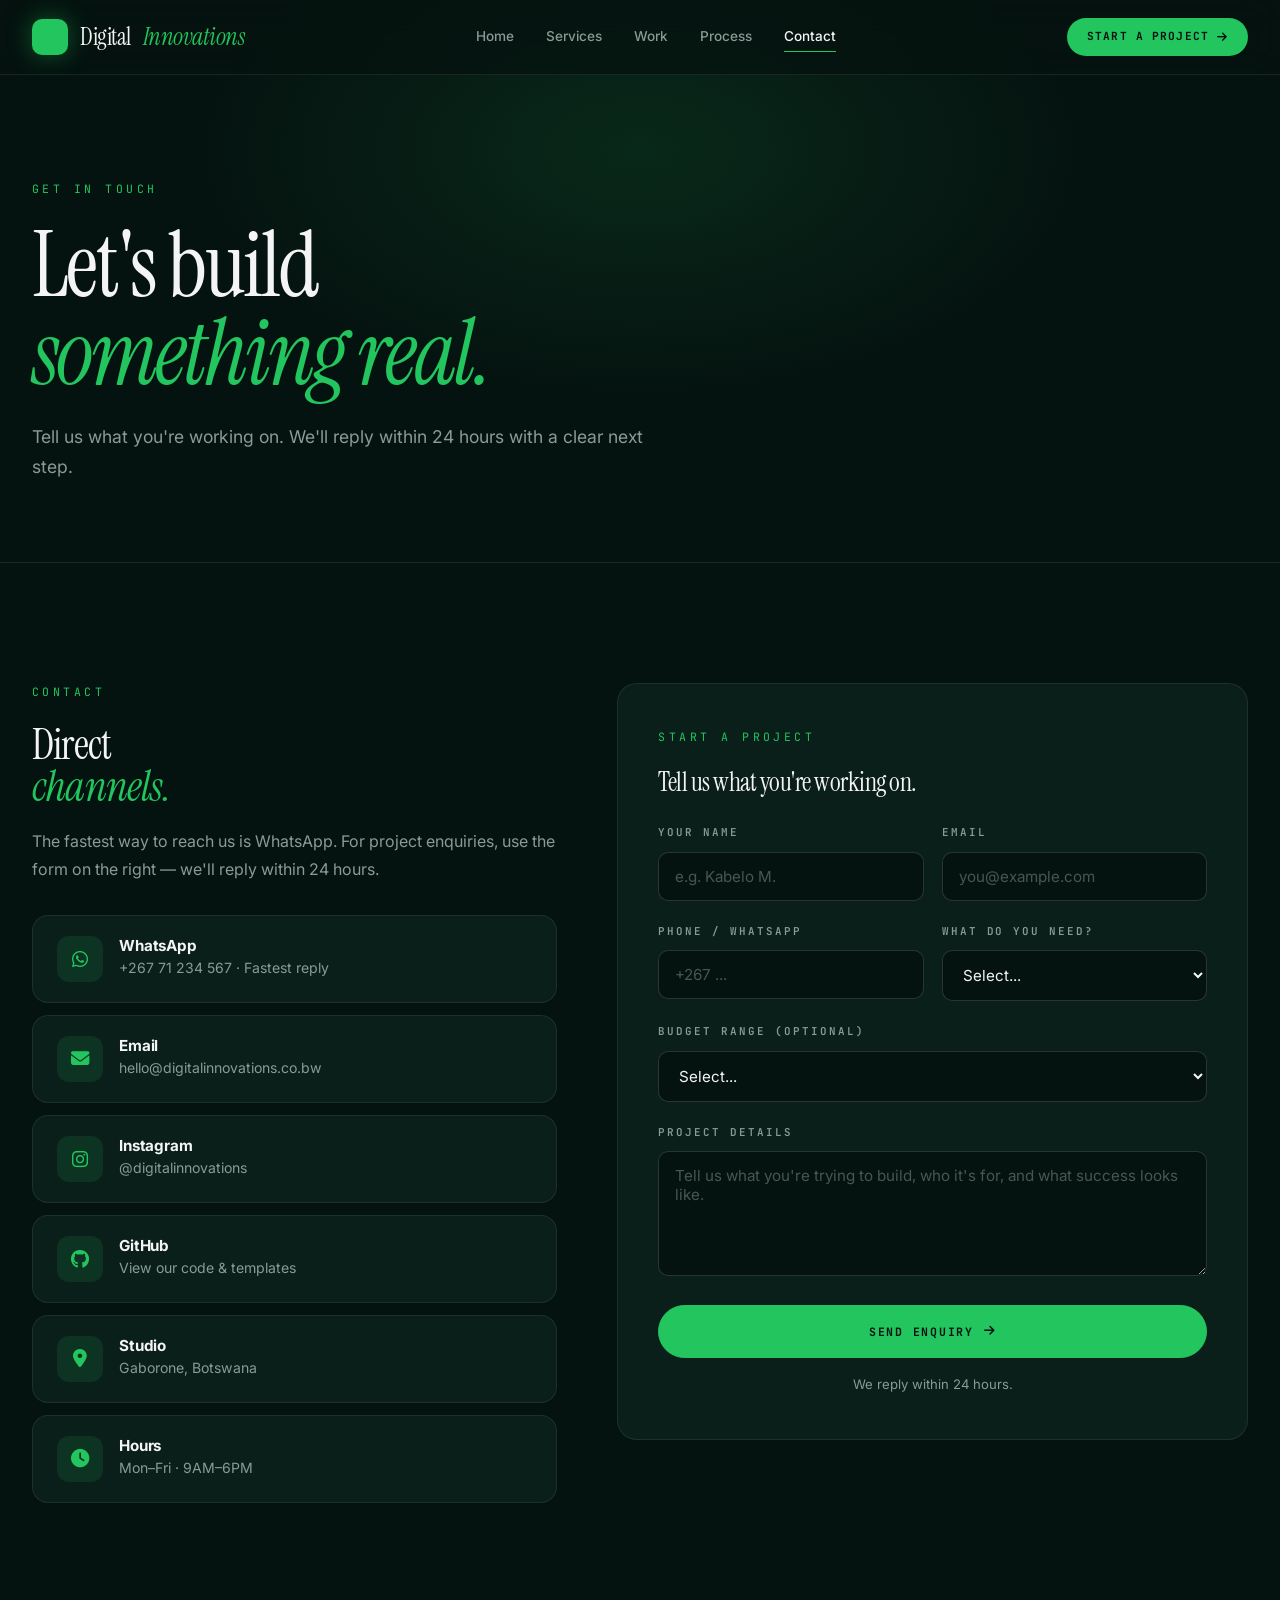
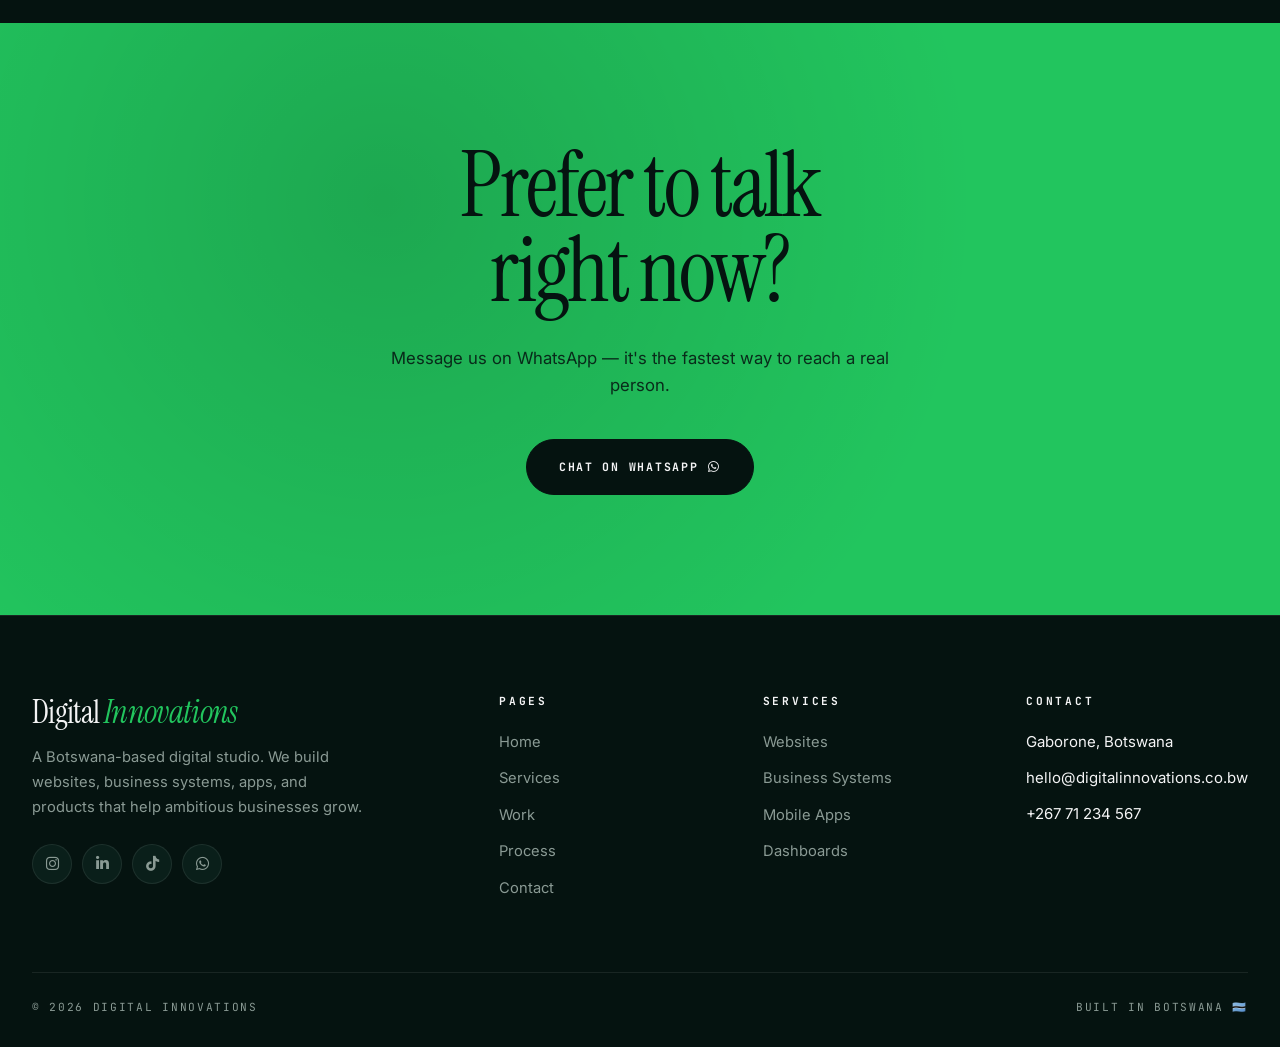
==== contact.html @ f7611a4d "Add contact.html for project inquiries and details This file contains the HTML structure for the con" ====
<!DOCTYPE html>
<html lang="en">
<head>
    <meta charset="UTF-8">
    <meta name="viewport" content="width=device-width, initial-scale=1.0">
    <title>Contact — Digital Innovations</title>
    <meta name="description" content="Start a project with Digital Innovations — websites, business systems, apps, and digital products.">
    <link rel="stylesheet" href="https://cdnjs.cloudflare.com/ajax/libs/font-awesome/6.4.0/css/all.min.css">
    <link href="https://fonts.googleapis.com/css2?family=Instrument+Serif:ital@0;1&family=Inter:wght@300;400;500;600;700;800&family=JetBrains+Mono:wght@400;500;700&display=swap" rel="stylesheet">
    <link rel="stylesheet" href="style.css">
</head>
<body>

    <header>
        <div class="container nav">
            <a href="index.html" class="logo"><span class="logo-mark">DI</span>Digital <span>Innovations</span></a>
            <nav class="nav-links">
                <a href="index.html">Home</a>
                <a href="services.html">Services</a>
                <a href="work.html">Work</a>
                <a href="process.html">Process</a>
                <a href="contact.html" class="active">Contact</a>
            </nav>
            <a href="contact.html" class="nav-cta">Start a Project <i class="fas fa-arrow-right"></i></a>
            <button class="menu-toggle" onclick="toggleMenu()"><i class="fas fa-bars"></i></button>
        </div>
    </header>

    <main>

        <section class="page-hero">
            <div class="container">
                <span class="section-label">Get in Touch</span>
                <h1>Let's build<br><em>something real.</em></h1>
                <p>Tell us what you're working on. We'll reply within 24 hours with a clear next step.</p>
            </div>
        </section>

        <section>
            <div class="container">
                <div class="contact-grid">

                    <div>
                        <span class="section-label">Contact</span>
                        <h2 style="font-family: var(--display); font-size: clamp(1.8rem, 3.5vw, 2.6rem); line-height: 1; margin-bottom: 20px;">Direct<br><em style="font-style: italic; color: var(--green);">channels.</em></h2>
                        <p style="color: var(--muted); font-size: 1rem; line-height: 1.7;">The fastest way to reach us is WhatsApp. For project enquiries, use the form on the right — we'll reply within 24 hours.</p>

                        <div class="contact-channels">
                            <a href="https://wa.me/26771234567" target="_blank" rel="noopener" class="contact-channel">
                                <div class="icon"><i class="fab fa-whatsapp"></i></div>
                                <div>
                                    <h4>WhatsApp</h4>
                                    <p>+267 71 234 567 · Fastest reply</p>
                                </div>
                            </a>
                            <a href="mailto:hello@digitalinnovations.co.bw" class="contact-channel">
                                <div class="icon"><i class="fas fa-envelope"></i></div>
                                <div>
                                    <h4>Email</h4>
                                    <p>hello@digitalinnovations.co.bw</p>
                                </div>
                            </a>
                            <a href="https://instagram.com" target="_blank" rel="noopener" class="contact-channel">
                                <div class="icon"><i class="fab fa-instagram"></i></div>
                                <div>
                                    <h4>Instagram</h4>
                                    <p>@digitalinnovations</p>
                                </div>
                            </a>
                            <a href="https://github.com" target="_blank" rel="noopener" class="contact-channel">
                                <div class="icon"><i class="fab fa-github"></i></div>
                                <div>
                                    <h4>GitHub</h4>
                                    <p>View our code & templates</p>
                                </div>
                            </a>
                            <div class="contact-channel">
                                <div class="icon"><i class="fas fa-map-marker-alt"></i></div>
                                <div>
                                    <h4>Studio</h4>
                                    <p>Gaborone, Botswana</p>
                                </div>
                            </div>
                            <div class="contact-channel">
                                <div class="icon"><i class="fas fa-clock"></i></div>
                                <div>
                                    <h4>Hours</h4>
                                    <p>Mon–Fri · 9AM–6PM</p>
                                </div>
                            </div>
                        </div>
                    </div>

                    <div class="form-container">
                        <span class="section-label">Start a Project</span>
                        <h3>Tell us what you're working on.</h3>
                        <form onsubmit="submitContact(event)">
                            <div class="form-row">
                                <div class="form-group">
                                    <label for="c-name">Your Name</label>
                                    <input type="text" id="c-name" required placeholder="e.g. Kabelo M.">
                                </div>
                                <div class="form-group">
                                    <label for="c-email">Email</label>
                                    <input type="email" id="c-email" required placeholder="you@example.com">
                                </div>
                            </div>
                            <div class="form-row">
                                <div class="form-group">
                                    <label for="c-phone">Phone / WhatsApp</label>
                                    <input type="tel" id="c-phone" placeholder="+267 ...">
                                </div>
                                <div class="form-group">
                                    <label for="c-service">What do you need?</label>
                                    <select id="c-service" required>
                                        <option value="">Select...</option>
                                        <option>Website</option>
                                        <option>Business System</option>
                                        <option>Mobile App</option>
                                        <option>Dashboard / Data</option>
                                        <option>Brand & Graphic Design</option>
                                        <option>Template Customisation</option>
                                        <option>Not sure yet</option>
                                    </select>
                                </div>
                            </div>
                            <div class="form-group">
                                <label for="c-budget">Budget Range (Optional)</label>
                                <select id="c-budget">
                                    <option value="">Select...</option>
                                    <option>Under P5,000</option>
                                    <option>P5,000 – P15,000</option>
                                    <option>P15,000 – P50,000</option>
                                    <option>P50,000+</option>
                                </select>
                            </div>
                            <div class="form-group">
                                <label for="c-message">Project Details</label>
                                <textarea id="c-message" rows="5" required placeholder="Tell us what you're trying to build, who it's for, and what success looks like."></textarea>
                            </div>
                            <button type="submit" class="btn" style="width: 100%; justify-content: center;">
                                Send Enquiry <i class="fas fa-arrow-right"></i>
                            </button>
                            <p style="text-align: center; margin-top: 16px; color: var(--muted); font-size: 0.82rem;">
                                We reply within 24 hours.
                            </p>
                        </form>
                    </div>

                </div>
            </div>
        </section>

        <section class="cta-banner">
            <div class="container">
                <h2>Prefer to talk<br>right now?</h2>
                <p>Message us on WhatsApp — it's the fastest way to reach a real person.</p>
                <a href="https://wa.me/26771234567" target="_blank" rel="noopener" class="btn">
                    Chat on WhatsApp <i class="fab fa-whatsapp"></i>
                </a>
            </div>
        </section>

    </main>

    <footer>
        <div class="container">
            <div class="footer-top">
                <div class="footer-brand">
                    <h3>Digital <span>Innovations</span></h3>
                    <p>A Botswana-based digital studio. We build websites, business systems, apps, and products that help ambitious businesses grow.</p>
                    <div class="footer-socials">
                        <a href="#"><i class="fab fa-instagram"></i></a>
                        <a href="#"><i class="fab fa-linkedin-in"></i></a>
                        <a href="#"><i class="fab fa-tiktok"></i></a>
                        <a href="#"><i class="fab fa-whatsapp"></i></a>
                    </div>
                </div>
                <div class="footer-col">
                    <h4>Pages</h4>
                    <ul>
                        <li><a href="index.html">Home</a></li>
                        <li><a href="services.html">Services</a></li>
                        <li><a href="work.html">Work</a></li>
                        <li><a href="process.html">Process</a></li>
                        <li><a href="contact.html">Contact</a></li>
                    </ul>
                </div>
                <div class="footer-col">
                    <h4>Services</h4>
                    <ul>
                        <li><a href="services.html">Websites</a></li>
                        <li><a href="services.html">Business Systems</a></li>
                        <li><a href="services.html">Mobile Apps</a></li>
                        <li><a href="services.html">Dashboards</a></li>
                    </ul>
                </div>
                <div class="footer-col">
                    <h4>Contact</h4>
                    <ul>
                        <li>Gaborone, Botswana</li>
                        <li>hello@digitalinnovations.co.bw</li>
                        <li>+267 71 234 567</li>
                    </ul>
                </div>
            </div>
            <div class="footer-bottom">
                <span>© 2026 Digital Innovations</span>
                <span>Built in Botswana 🇧🇼</span>
            </div>
        </div>
    </footer>

    <script src="main.js"></script>
</body>
</html>
---- style.css ----
/* ============================================
   DIGITAL INNOVATIONS
   Deep Forest · Electric Green · Cream
============================================ */
:root {
    --bg: #051310;
    --surface: #0A1F1A;
    --surface-2: #0F2A23;
    --green: #22C55E;
    --green-bright: #4ADE80;
    --green-deep: #15803D;
    --green-soft: rgba(34, 197, 94, 0.12);
    --text: #F4F4F5;
    --muted: #8A9A94;
    --border: rgba(244, 244, 245, 0.08);
    --border-bright: rgba(244, 244, 245, 0.15);
    --display: 'Instrument Serif', serif;
    --sans: 'Inter', sans-serif;
    --mono: 'JetBrains Mono', monospace;
    --transition: all 0.4s cubic-bezier(0.4, 0, 0.2, 1);
}

* { margin: 0; padding: 0; box-sizing: border-box; }

html { scroll-behavior: smooth; -webkit-font-smoothing: antialiased; }

body {
    font-family: var(--sans);
    background: var(--bg);
    color: var(--text);
    line-height: 1.6;
    overflow-x: hidden;
    font-size: 15px;
    min-height: 100vh;
    display: flex;
    flex-direction: column;
}

h1, h2, h3, h4 {
    font-family: var(--display);
    font-weight: 400;
    line-height: 1.02;
    letter-spacing: -0.02em;
}

a { text-decoration: none; color: inherit; transition: var(--transition); }
ul { list-style: none; }
img { max-width: 100%; display: block; }
button { font-family: inherit; cursor: pointer; border: none; background: none; color: inherit; }
main { flex: 1; }

.container { max-width: 1400px; margin: 0 auto; padding: 0 32px; width: 100%; }
.mono { font-family: var(--mono); letter-spacing: 0.05em; }

/* ============================================
   HEADER
============================================ */
header {
    position: fixed;
    top: 0; left: 0; right: 0;
    z-index: 1000;
    padding: 18px 0;
    background: rgba(5, 19, 16, 0.8);
    backdrop-filter: blur(20px);
    -webkit-backdrop-filter: blur(20px);
    border-bottom: 1px solid var(--border);
    transition: var(--transition);
}
header.scrolled { padding: 12px 0; }

.nav {
    display: flex;
    justify-content: space-between;
    align-items: center;
    gap: 32px;
}

.logo {
    display: flex;
    align-items: center;
    gap: 12px;
    font-family: var(--display);
    font-size: 1.5rem;
    letter-spacing: -0.02em;
}
.logo-mark {
    width: 36px;
    height: 36px;
    border-radius: 10px;
    background: var(--green);
    display: flex;
    align-items: center;
    justify-content: center;
    color: var(--bg);
    font-family: var(--sans);
    font-weight: 800;
    font-size: 0.95rem;
    letter-spacing: -0.06em;
    box-shadow: 0 0 24px rgba(34, 197, 94, 0.4);
}
.logo span { color: var(--green); font-style: italic; }

.nav-links {
    display: flex;
    gap: 32px;
    font-size: 0.85rem;
}
.nav-links a {
    color: var(--muted);
    position: relative;
    padding: 4px 0;
    font-weight: 500;
}
.nav-links a:hover, .nav-links a.active { color: var(--text); }
.nav-links a::after {
    content: '';
    position: absolute;
    left: 0; bottom: 0;
    width: 0; height: 1px;
    background: var(--green);
    transition: width 0.3s ease;
}
.nav-links a:hover::after, .nav-links a.active::after { width: 100%; }

.nav-cta {
    display: inline-flex;
    align-items: center;
    gap: 8px;
    padding: 10px 20px;
    background: var(--green);
    color: var(--bg);
    font-family: var(--mono);
    font-size: 0.7rem;
    font-weight: 700;
    letter-spacing: 0.1em;
    text-transform: uppercase;
    border-radius: 40px;
    transition: var(--transition);
}
.nav-cta:hover {
    background: var(--green-bright);
    transform: translateY(-2px);
    box-shadow: 0 10px 30px rgba(34, 197, 94, 0.3);
}
.nav-cta i { font-size: 0.7rem; }

.menu-toggle {
    display: none;
    width: 40px;
    height: 40px;
    align-items: center;
    justify-content: center;
    border-radius: 10px;
    color: var(--text);
    font-size: 1.1rem;
}

@media (max-width: 900px) {
    .nav-links {
        display: none;
        position: fixed;
        top: 72px; left: 0; right: 0;
        flex-direction: column;
        background: var(--surface);
        padding: 32px;
        gap: 22px;
        border-bottom: 1px solid var(--border);
    }
    .nav-links.open { display: flex; }
    .menu-toggle { display: flex; }
    .nav-cta { display: none; }
}

/* ============================================
   HERO
============================================ */
.hero {
    min-height: 100vh;
    padding: 160px 0 100px;
    position: relative;
    overflow: hidden;
    display: flex;
    align-items: center;
}
.hero::before {
    content: '';
    position: absolute;
    inset: 0;
    background:
        radial-gradient(circle at 15% 20%, rgba(34, 197, 94, 0.18), transparent 45%),
        radial-gradient(circle at 85% 80%, rgba(34, 197, 94, 0.1), transparent 50%);
    pointer-events: none;
}
.hero-inner { position: relative; z-index: 1; }

.hero-eyebrow {
    display: inline-flex;
    align-items: center;
    gap: 12px;
    font-family: var(--mono);
    font-size: 0.72rem;
    letter-spacing: 0.25em;
    text-transform: uppercase;
    color: var(--green);
    margin-bottom: 40px;
}
.hero-eyebrow::before {
    content: '';
    width: 40px; height: 1px;
    background: var(--green);
}

.hero h1 {
    font-size: clamp(3rem, 10vw, 9.5rem);
    line-height: 0.9;
    letter-spacing: -0.035em;
    margin-bottom: 32px;
}
.hero h1 em { font-style: italic; color: var(--green); }

.hero-sub {
    font-size: clamp(1rem, 1.6vw, 1.2rem);
    color: var(--muted);
    max-width: 620px;
    margin-bottom: 48px;
    line-height: 1.7;
}

.hero-actions { display: flex; gap: 16px; flex-wrap: wrap; }

.btn {
    display: inline-flex;
    align-items: center;
    gap: 10px;
    padding: 18px 32px;
    background: var(--green);
    color: var(--bg);
    font-family: var(--mono);
    font-size: 0.72rem;
    font-weight: 700;
    letter-spacing: 0.15em;
    text-transform: uppercase;
    border-radius: 40px;
    transition: var(--transition);
    border: 1px solid var(--green);
}
.btn:hover {
    background: var(--green-bright);
    transform: translateY(-3px);
    box-shadow: 0 15px 40px rgba(34, 197, 94, 0.3);
}
.btn i { font-size: 0.75rem; }

.btn-outline {
    background: transparent;
    color: var(--text);
    border: 1px solid var(--border-bright);
}
.btn-outline:hover {
    background: var(--text);
    color: var(--bg);
    border-color: var(--text);
    box-shadow: none;
}

.scroll-hint {
    position: absolute;
    bottom: 40px;
    left: 50%;
    transform: translateX(-50%);
    font-family: var(--mono);
    font-size: 0.65rem;
    letter-spacing: 0.3em;
    color: var(--muted);
    text-transform: uppercase;
    display: flex;
    flex-direction: column;
    align-items: center;
    gap: 12px;
}
.scroll-hint::after {
    content: '';
    width: 1px;
    height: 40px;
    background: linear-gradient(to bottom, var(--green), transparent);
    animation: scrollPulse 2s infinite;
}
@keyframes scrollPulse {
    0%, 100% { opacity: 0.3; }
    50% { opacity: 1; }
}

/* ============================================
   PAGE HERO (inner pages)
============================================ */
.page-hero {
    padding: 180px 0 80px;
    position: relative;
    overflow: hidden;
    border-bottom: 1px solid var(--border);
}
.page-hero::before {
    content: '';
    position: absolute;
    top: -100px; left: 50%;
    transform: translateX(-50%);
    width: 900px; height: 500px;
    background: radial-gradient(ellipse, rgba(34, 197, 94, 0.12), transparent 70%);
    pointer-events: none;
}
.page-hero .container { position: relative; }

.page-hero h1 {
    font-size: clamp(2.5rem, 7vw, 6rem);
    line-height: 0.98;
    letter-spacing: -0.03em;
    margin-bottom: 24px;
}
.page-hero h1 em { font-style: italic; color: var(--green); }
.page-hero p {
    color: var(--muted);
    font-size: 1.1rem;
    max-width: 620px;
    line-height: 1.7;
}

/* ============================================
   MARQUEE
============================================ */
.marquee {
    padding: 40px 0;
    border-top: 1px solid var(--border);
    border-bottom: 1px solid var(--border);
    background: var(--surface);
    overflow: hidden;
}
.marquee-track {
    display: flex;
    gap: 60px;
    animation: scroll 40s linear infinite;
    white-space: nowrap;
    align-items: center;
}
.marquee-track span {
    font-family: var(--display);
    font-size: 2.4rem;
    letter-spacing: -0.02em;
    color: var(--muted);
    opacity: 0.5;
    flex-shrink: 0;
}
.marquee-track span.dot {
    color: var(--green);
    font-size: 1rem;
    opacity: 1;
}
@keyframes scroll {
    from { transform: translateX(0); }
    to { transform: translateX(-50%); }
}

/* ============================================
   SECTIONS
============================================ */
section { padding: 120px 0; }

.section-header {
    max-width: 900px;
    margin-bottom: 80px;
}
.section-header.center { text-align: center; margin-left: auto; margin-right: auto; }

.section-label {
    font-family: var(--mono);
    font-size: 0.72rem;
    letter-spacing: 0.3em;
    text-transform: uppercase;
    color: var(--green);
    margin-bottom: 24px;
    display: block;
}
.section-title {
    font-size: clamp(2.5rem, 6vw, 5rem);
    line-height: 0.98;
    letter-spacing: -0.03em;
    margin-bottom: 24px;
}
.section-title em { font-style: italic; color: var(--green); }

.section-sub {
    color: var(--muted);
    font-size: 1.05rem;
    max-width: 620px;
    line-height: 1.7;
}
.section-header.center .section-sub { margin: 0 auto; }

/* ============================================
   SERVICES GRID
============================================ */
.services-grid {
    display: grid;
    grid-template-columns: repeat(auto-fit, minmax(320px, 1fr));
    gap: 1px;
    background: var(--border);
    border: 1px solid var(--border);
    border-radius: 24px;
    overflow: hidden;
}

.service {
    background: var(--bg);
    padding: 44px 36px;
    transition: var(--transition);
    position: relative;
    overflow: hidden;
}
.service::before {
    content: '';
    position: absolute;
    top: 0; left: 0;
    width: 100%; height: 2px;
    background: var(--green);
    transform: scaleX(0);
    transform-origin: left;
    transition: transform 0.5s cubic-bezier(0.4, 0, 0.2, 1);
}
.service:hover { background: var(--surface); }
.service:hover::before { transform: scaleX(1); }

.service-num {
    font-family: var(--mono);
    font-size: 0.7rem;
    letter-spacing: 0.25em;
    color: var(--green);
    margin-bottom: 40px;
    display: block;
}
.service h3 { font-size: 1.85rem; margin-bottom: 14px; line-height: 1.1; }
.service p { color: var(--muted); font-size: 0.95rem; line-height: 1.65; margin-bottom: 24px; }

.service-list { display: flex; flex-wrap: wrap; gap: 8px; margin-top: 20px; }
.service-list span {
    font-family: var(--mono);
    font-size: 0.62rem;
    letter-spacing: 0.1em;
    text-transform: uppercase;
    color: var(--muted);
    padding: 5px 12px;
    border: 1px solid var(--border-bright);
    border-radius: 40px;
}

/* ============================================
   WORK GRID
============================================ */
.work-grid {
    display: grid;
    grid-template-columns: repeat(auto-fill, minmax(340px, 1fr));
    gap: 24px;
}

.work-card {
    background: var(--surface);
    border: 1px solid var(--border);
    border-radius: 20px;
    overflow: hidden;
    transition: var(--transition);
    display: flex;
    flex-direction: column;
    min-height: 340px;
}
.work-card:hover {
    transform: translateY(-6px);
    border-color: var(--green);
    box-shadow: 0 30px 60px rgba(0, 0, 0, 0.4);
}

.work-visual {
    flex: 1;
    padding: 40px;
    display: flex;
    align-items: center;
    justify-content: center;
    font-size: 4.5rem;
    background: linear-gradient(135deg, var(--surface), var(--surface-2));
    position: relative;
    overflow: hidden;
    min-height: 200px;
}
.work-visual::before {
    content: '';
    position: absolute;
    inset: 0;
    background: radial-gradient(circle at 50% 50%, rgba(34, 197, 94, 0.1), transparent 70%);
}

.work-badge {
    position: absolute;
    top: 20px;
    left: 20px;
    background: var(--green);
    color: var(--bg);
    padding: 5px 12px;
    font-family: var(--mono);
    font-size: 0.6rem;
    font-weight: 700;
    letter-spacing: 0.15em;
    text-transform: uppercase;
    border-radius: 40px;
    z-index: 2;
}

.work-info {
    padding: 24px 28px 28px;
    border-top: 1px solid var(--border);
    display: flex;
    justify-content: space-between;
    align-items: flex-end;
    gap: 16px;
}
.work-info h3 { font-size: 1.4rem; margin-bottom: 6px; line-height: 1.15; }
.work-tags {
    font-family: var(--mono);
    font-size: 0.65rem;
    letter-spacing: 0.12em;
    text-transform: uppercase;
    color: var(--muted);
}
.work-arrow {
    width: 40px;
    height: 40px;
    border-radius: 50%;
    background: var(--green);
    color: var(--bg);
    display: flex;
    align-items: center;
    justify-content: center;
    flex-shrink: 0;
    transition: var(--transition);
}
.work-card:hover .work-arrow { transform: rotate(-45deg) scale(1.1); }

/* Work filters */
.work-filters {
    display: flex;
    gap: 10px;
    flex-wrap: wrap;
    justify-content: center;
    margin-bottom: 60px;
}
.work-filter {
    padding: 10px 22px;
    background: transparent;
    border: 1px solid var(--border-bright);
    color: var(--muted);
    font-family: var(--mono);
    font-size: 0.68rem;
    letter-spacing: 0.15em;
    text-transform: uppercase;
    font-weight: 600;
    border-radius: 40px;
    transition: var(--transition);
    cursor: pointer;
}
.work-filter:hover { border-color: var(--green); color: var(--green); }
.work-filter.active {
    background: var(--green);
    color: var(--bg);
    border-color: var(--green);
}

/* ============================================
   PROCESS
============================================ */
.process-list {
    display: grid;
    grid-template-columns: repeat(auto-fit, minmax(240px, 1fr));
    gap: 0;
    border-top: 1px solid var(--border);
}
.process-step {
    padding: 44px 32px;
    border-right: 1px solid var(--border);
    border-bottom: 1px solid var(--border);
    transition: var(--transition);
    position: relative;
}
.process-step:last-child { border-right: none; }
.process-step:hover { background: var(--surface); }

.process-num {
    font-family: var(--display);
    font-size: 4rem;
    color: var(--green);
    line-height: 1;
    margin-bottom: 24px;
    font-style: italic;
}
.process-step h4 {
    font-family: var(--sans);
    font-size: 1.1rem;
    font-weight: 700;
    letter-spacing: -0.01em;
    margin-bottom: 10px;
}
.process-step p { color: var(--muted); font-size: 0.92rem; line-height: 1.65; }

/* ============================================
   STATS
============================================ */
.stats {
    background: var(--surface);
    border-top: 1px solid var(--border);
    border-bottom: 1px solid var(--border);
    padding: 100px 0;
}
.stats-grid {
    display: grid;
    grid-template-columns: repeat(auto-fit, minmax(200px, 1fr));
    gap: 40px;
    text-align: center;
}
.stat-num {
    font-family: var(--display);
    font-size: clamp(3rem, 7vw, 5.5rem);
    line-height: 1;
    color: var(--green);
    letter-spacing: -0.03em;
    margin-bottom: 12px;
}
.stat-num em { font-style: italic; font-size: 0.5em; }
.stat-label {
    font-family: var(--mono);
    font-size: 0.72rem;
    letter-spacing: 0.2em;
    text-transform: uppercase;
    color: var(--muted);
}

/* ============================================
   TESTIMONIALS
============================================ */
.testimonials-grid {
    display: grid;
    grid-template-columns: repeat(auto-fit, minmax(320px, 1fr));
    gap: 24px;
}
.testimonial {
    background: var(--surface);
    border: 1px solid var(--border);
    border-radius: 20px;
    padding: 36px 32px;
    transition: var(--transition);
    display: flex;
    flex-direction: column;
}
.testimonial:hover { border-color: var(--green); transform: translateY(-4px); }
.testimonial-quote {
    font-family: var(--display);
    font-size: 1.5rem;
    line-height: 1.35;
    letter-spacing: -0.01em;
    margin-bottom: 28px;
    flex: 1;
}
.testimonial-quote em { font-style: italic; color: var(--green); }
.testimonial-author {
    display: flex;
    align-items: center;
    gap: 14px;
    padding-top: 24px;
    border-top: 1px solid var(--border);
}
.testimonial-avatar {
    width: 44px;
    height: 44px;
    border-radius: 50%;
    background: linear-gradient(135deg, var(--green), var(--green-deep));
    display: flex;
    align-items: center;
    justify-content: center;
    font-family: var(--sans);
    font-weight: 700;
    color: var(--bg);
    flex-shrink: 0;
    font-size: 0.95rem;
}
.testimonial-name { font-weight: 600; font-size: 0.92rem; margin-bottom: 2px; }
.testimonial-role {
    font-family: var(--mono);
    font-size: 0.68rem;
    letter-spacing: 0.1em;
    color: var(--muted);
    text-transform: uppercase;
}

/* ============================================
   ABOUT SPLIT
============================================ */
.split {
    display: grid;
    grid-template-columns: 1fr 1fr;
    gap: 80px;
    align-items: center;
}
.split-text h2 {
    font-size: clamp(2rem, 4vw, 3.5rem);
    line-height: 1;
    margin-bottom: 24px;
    letter-spacing: -0.02em;
}
.split-text h2 em { font-style: italic; color: var(--green); }
.split-text p {
    color: var(--muted);
    font-size: 1.02rem;
    line-height: 1.75;
    margin-bottom: 20px;
}
.split-visual {
    aspect-ratio: 1;
    background: linear-gradient(135deg, var(--surface), var(--surface-2));
    border: 1px solid var(--border-bright);
    border-radius: 24px;
    display: flex;
    align-items: center;
    justify-content: center;
    font-size: 8rem;
    position: relative;
    overflow: hidden;
}
.split-visual::before {
    content: '';
    position: absolute;
    inset: 0;
    background: radial-gradient(circle at 40% 40%, rgba(34, 197, 94, 0.15), transparent 60%);
}

@media (max-width: 900px) {
    .split { grid-template-columns: 1fr; gap: 40px; }
    .split-visual { font-size: 5rem; }
}

/* ============================================
   CONTACT
============================================ */
.contact-grid {
    display: grid;
    grid-template-columns: 1fr 1.2fr;
    gap: 60px;
    align-items: start;
}

.contact-channels {
    display: flex;
    flex-direction: column;
    gap: 12px;
    margin-top: 32px;
}
.contact-channel {
    display: flex;
    align-items: center;
    gap: 16px;
    padding: 20px 24px;
    background: var(--surface);
    border: 1px solid var(--border);
    border-radius: 16px;
    transition: var(--transition);
}
.contact-channel:hover {
    border-color: var(--green);
    transform: translateX(6px);
}
.contact-channel .icon {
    width: 46px;
    height: 46px;
    border-radius: 12px;
    display: flex;
    align-items: center;
    justify-content: center;
    font-size: 1.15rem;
    flex-shrink: 0;
    background: var(--green-soft);
    color: var(--green);
}
.contact-channel h4 {
    font-family: var(--sans);
    font-size: 0.95rem;
    font-weight: 700;
    letter-spacing: -0.01em;
    margin-bottom: 3px;
    text-transform: none;
}
.contact-channel p {
    color: var(--muted);
    font-size: 0.88rem;
    margin: 0;
}

.form-container {
    background: var(--surface);
    border: 1px solid var(--border);
    border-radius: 20px;
    padding: 44px 40px;
}
.form-container h3 {
    font-size: 1.6rem;
    margin-bottom: 28px;
    letter-spacing: -0.02em;
}
.form-group { margin-bottom: 22px; }
.form-group label {
    display: block;
    font-family: var(--mono);
    font-size: 0.68rem;
    letter-spacing: 0.18em;
    text-transform: uppercase;
    color: var(--muted);
    margin-bottom: 10px;
    font-weight: 600;
}
.form-group input,
.form-group textarea,
.form-group select {
    width: 100%;
    padding: 14px 16px;
    background: var(--bg);
    border: 1px solid var(--border-bright);
    border-radius: 10px;
    color: var(--text);
    font-family: var(--sans);
    font-size: 0.95rem;
    transition: var(--transition);
    outline: none;
}
.form-group input:focus,
.form-group textarea:focus,
.form-group select:focus {
    border-color: var(--green);
    box-shadow: 0 0 0 3px rgba(34, 197, 94, 0.12);
}
.form-group input::placeholder,
.form-group textarea::placeholder { color: rgba(138, 154, 148, 0.5); }
.form-row { display: grid; grid-template-columns: 1fr 1fr; gap: 18px; }

@media (max-width: 900px) {
    .contact-grid { grid-template-columns: 1fr; gap: 40px; }
    .form-container { padding: 30px 24px; }
    .form-row { grid-template-columns: 1fr; }
}

/* ============================================
   CTA BANNER
============================================ */
.cta-banner {
    background: var(--green);
    color: var(--bg);
    padding: 120px 0;
    text-align: center;
    position: relative;
    overflow: hidden;
}
.cta-banner::before {
    content: '';
    position: absolute;
    inset: 0;
    background: radial-gradient(circle at 30% 30%, rgba(0,0,0,0.15), transparent 60%);
}
.cta-banner h2 {
    font-size: clamp(2.5rem, 7vw, 6rem);
    line-height: 0.95;
    letter-spacing: -0.03em;
    margin-bottom: 32px;
    position: relative;
}
.cta-banner h2 em { font-style: italic; opacity: 0.7; }
.cta-banner p {
    font-size: 1.05rem;
    max-width: 520px;
    margin: 0 auto 40px;
    position: relative;
    opacity: 0.85;
}
.cta-banner .btn {
    background: var(--bg);
    color: var(--text);
    border-color: var(--bg);
    position: relative;
}
.cta-banner .btn:hover {
    background: var(--surface);
    border-color: var(--surface);
    transform: translateY(-3px);
    box-shadow: 0 15px 40px rgba(0,0,0,0.3);
}

/* ============================================
   FOOTER
============================================ */
footer {
    background: var(--bg);
    border-top: 1px solid var(--border);
    padding: 80px 0 30px;
}
.footer-top {
    display: grid;
    grid-template-columns: 2fr 1fr 1fr 1fr;
    gap: 60px;
    margin-bottom: 60px;
}
.footer-brand h3 {
    font-family: var(--display);
    font-size: 2rem;
    letter-spacing: -0.02em;
    margin-bottom: 16px;
}
.footer-brand h3 span { color: var(--green); font-style: italic; }
.footer-brand p {
    color: var(--muted);
    font-size: 0.92rem;
    max-width: 340px;
    line-height: 1.7;
    margin-bottom: 24px;
}
.footer-socials { display: flex; gap: 10px; }
.footer-socials a {
    width: 40px;
    height: 40px;
    border-radius: 50%;
    background: var(--surface);
    border: 1px solid var(--border);
    display: flex;
    align-items: center;
    justify-content: center;
    color: var(--muted);
    transition: var(--transition);
}
.footer-socials a:hover {
    background: var(--green);
    border-color: var(--green);
    color: var(--bg);
    transform: translateY(-3px);
}
.footer-col h4 {
    font-family: var(--mono);
    font-size: 0.7rem;
    letter-spacing: 0.25em;
    text-transform: uppercase;
    color: var(--text);
    margin-bottom: 22px;
    font-weight: 700;
}
.footer-col ul li { margin-bottom: 12px; }
.footer-col ul li a { color: var(--muted); font-size: 0.92rem; }
.footer-col ul li a:hover { color: var(--green); }

.footer-bottom {
    border-top: 1px solid var(--border);
    padding-top: 26px;
    display: flex;
    justify-content: space-between;
    flex-wrap: wrap;
    gap: 16px;
    font-family: var(--mono);
    font-size: 0.7rem;
    letter-spacing: 0.15em;
    text-transform: uppercase;
    color: var(--muted);
}

@media (max-width: 900px) {
    .footer-top { grid-template-columns: 1fr 1fr; gap: 40px; }
}
@media (max-width: 600px) {
    .footer-top { grid-template-columns: 1fr; }
    .footer-bottom { flex-direction: column; text-align: center; }
}

/* ============================================
   RESPONSIVE
============================================ */
@media (max-width: 900px) {
    .container { padding: 0 20px; }
    section { padding: 80px 0; }
    .hero { padding: 130px 0 80px; }
    .hero h1 { font-size: 3rem; }
    .section-title { font-size: 2.2rem; }
    .marquee-track span { font-size: 1.6rem; }
    .process-step { border-right: none; }
    .page-hero { padding: 140px 0 60px; }
}

/* ============================================
   REVEAL
============================================ */
.reveal {
    opacity: 0;
    transform: translateY(30px);
    transition: opacity 0.8s ease, transform 0.8s ease;
}
.reveal.visible { opacity: 1; transform: translateY(0); }

@media (prefers-reduced-motion: reduce) {
    .marquee-track { animation: none; }
    .reveal { opacity: 1; transform: none; transition: none; }
}
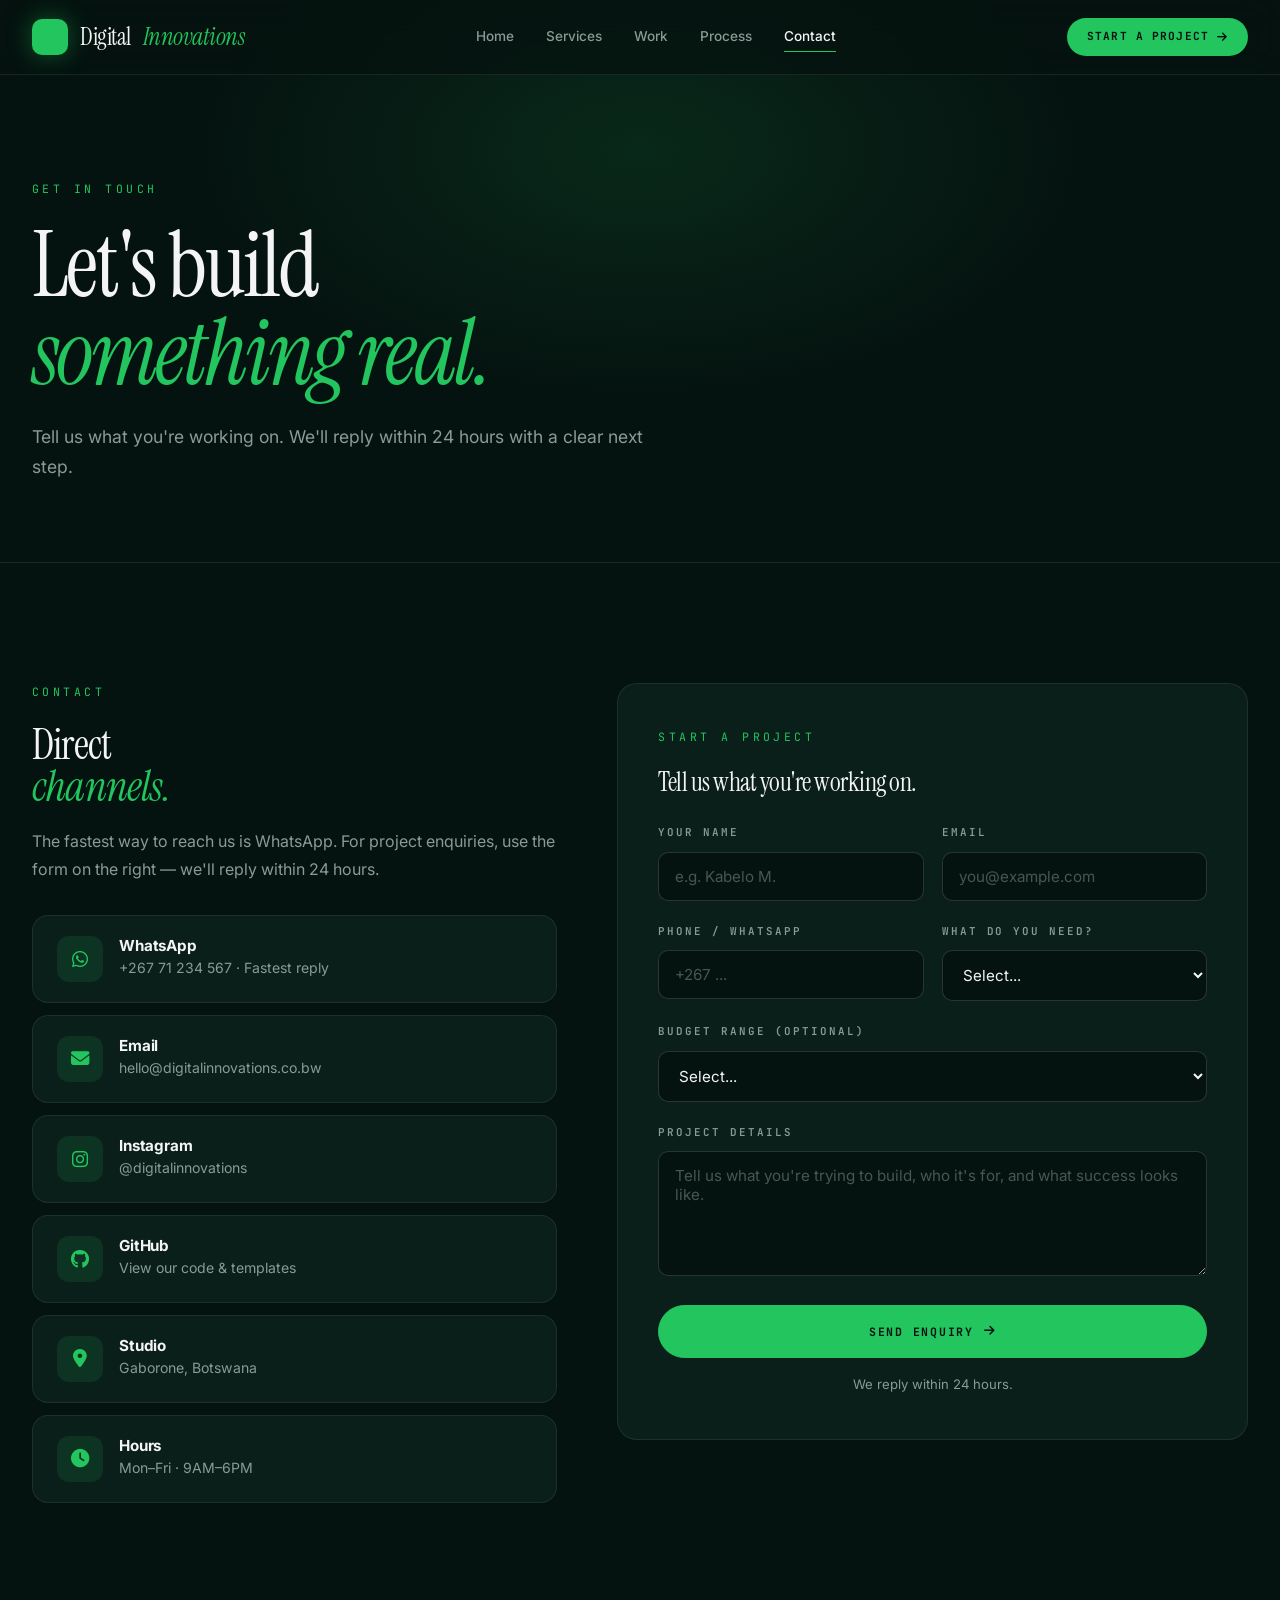
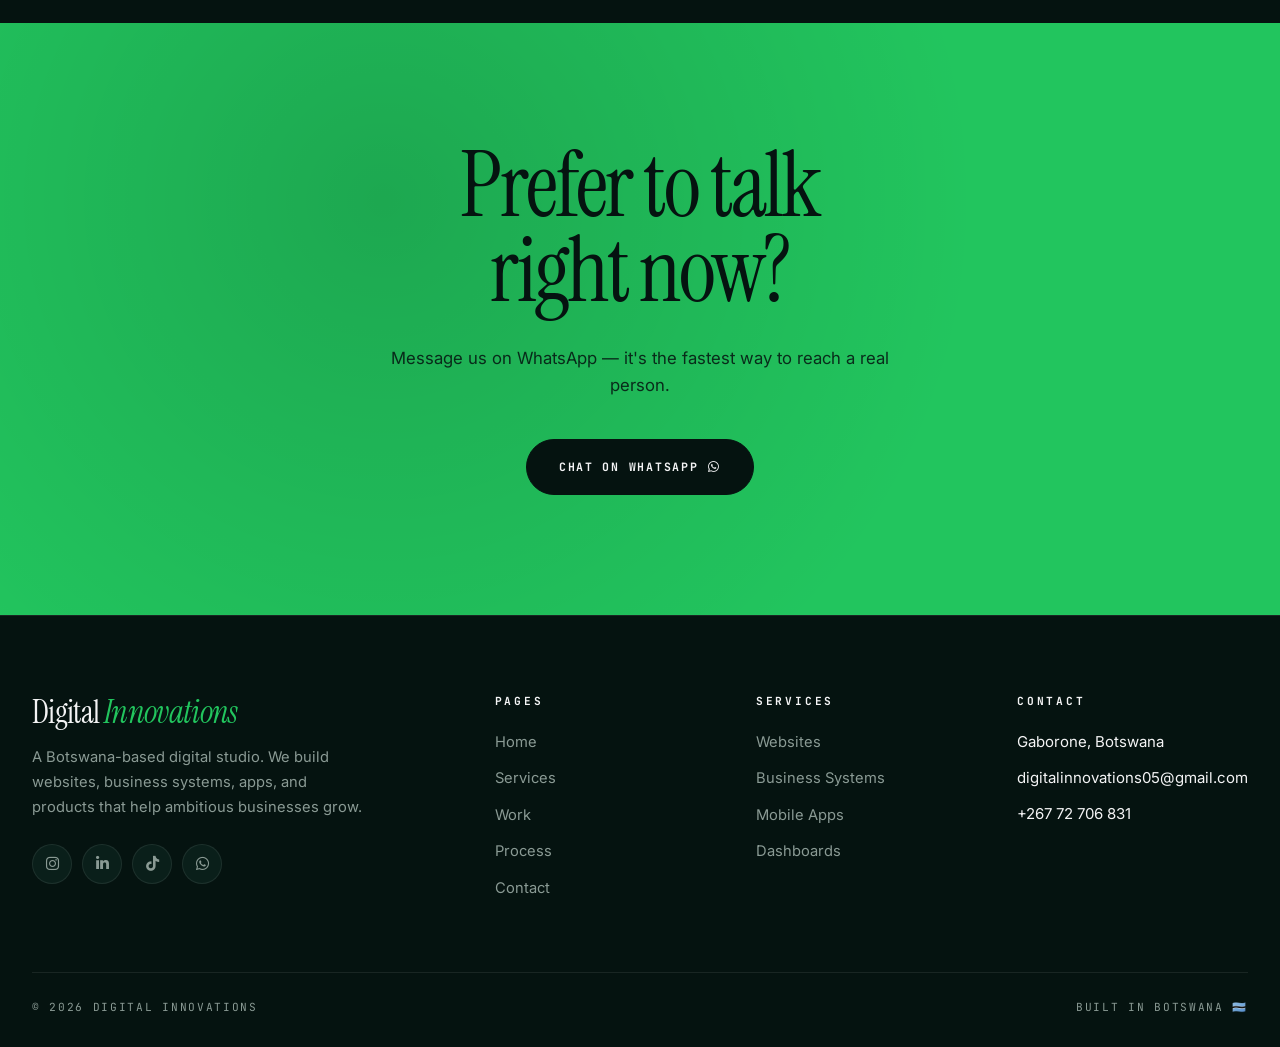
==== commit 2e91b4c8: "Update contact.html" ====
--- a/contact.html
+++ b/contact.html
@@ -173,7 +173,9 @@
                         <a href="#"><i class="fab fa-instagram"></i></a>
                         <a href="#"><i class="fab fa-linkedin-in"></i></a>
                         <a href="#"><i class="fab fa-tiktok"></i></a>
-                        <a href="#"><i class="fab fa-whatsapp"></i></a>
+                       <a href="https://wa.me/26772706831" target="_blank" rel="noopener" aria-label="WhatsApp">
+    <i class="fab fa-whatsapp"></i>
+</a>
                     </div>
                 </div>
                 <div class="footer-col">
@@ -199,8 +201,8 @@
                     <h4>Contact</h4>
                     <ul>
                         <li>Gaborone, Botswana</li>
-                        <li>hello@digitalinnovations.co.bw</li>
-                        <li>+267 71 234 567</li>
+                        <li>digitalinnovations05@gmail.com</li>
+                        <li>+267 72 706 831</li>
                     </ul>
                 </div>
             </div>
--- a/style.css
+++ b/style.css
@@ -1004,3 +1004,29 @@
     .marquee-track { animation: none; }
     .reveal { opacity: 1; transform: none; transition: none; }
 }
+/* ============================================
+   SERVICE PRICING
+============================================ */
+.service-price {
+    display: flex;
+    align-items: baseline;
+    gap: 10px;
+    margin-top: 24px;
+    padding-top: 20px;
+    border-top: 1px solid var(--border);
+}
+.service-price .from {
+    font-family: var(--mono);
+    font-size: 0.65rem;
+    letter-spacing: 0.2em;
+    text-transform: uppercase;
+    color: var(--muted);
+}
+.service-price .amount {
+    font-family: var(--display);
+    font-size: 1.9rem;
+    color: var(--green);
+    letter-spacing: -0.02em;
+    line-height: 1;
+    font-style: italic;
+}
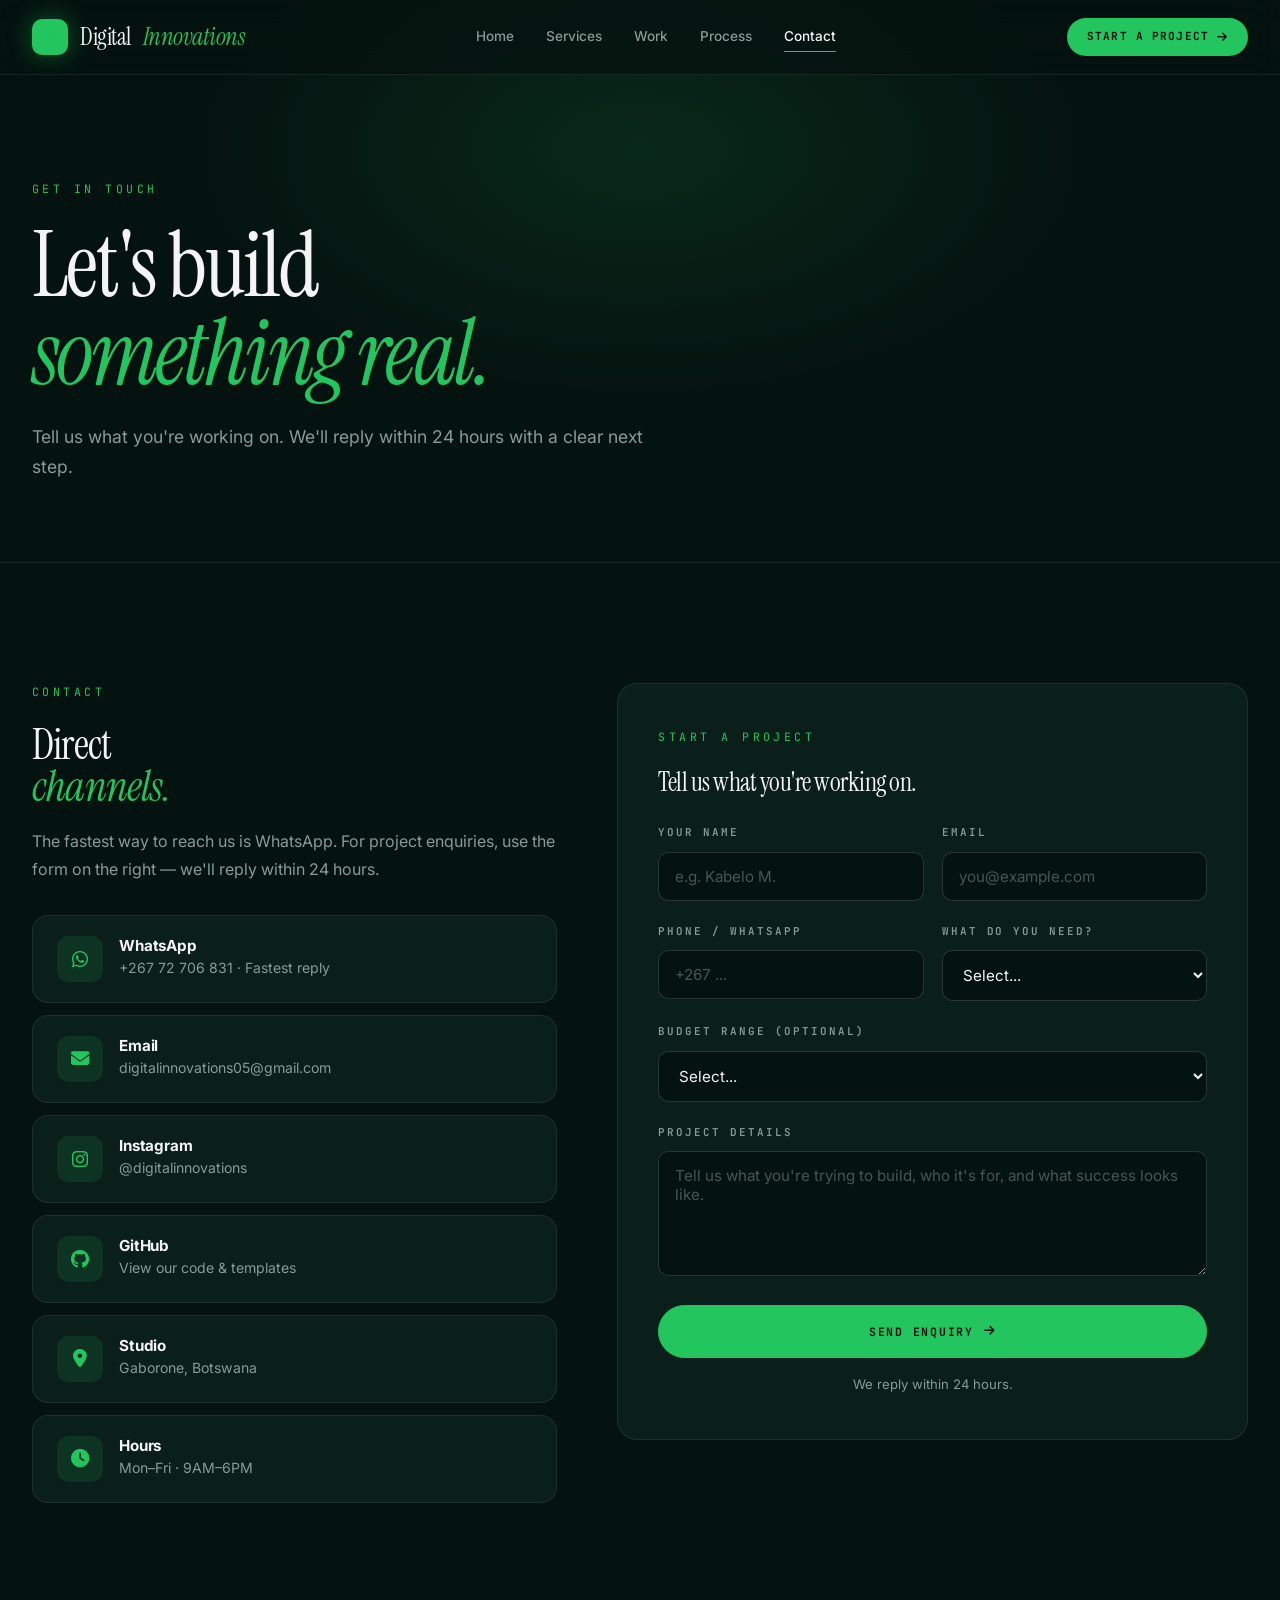
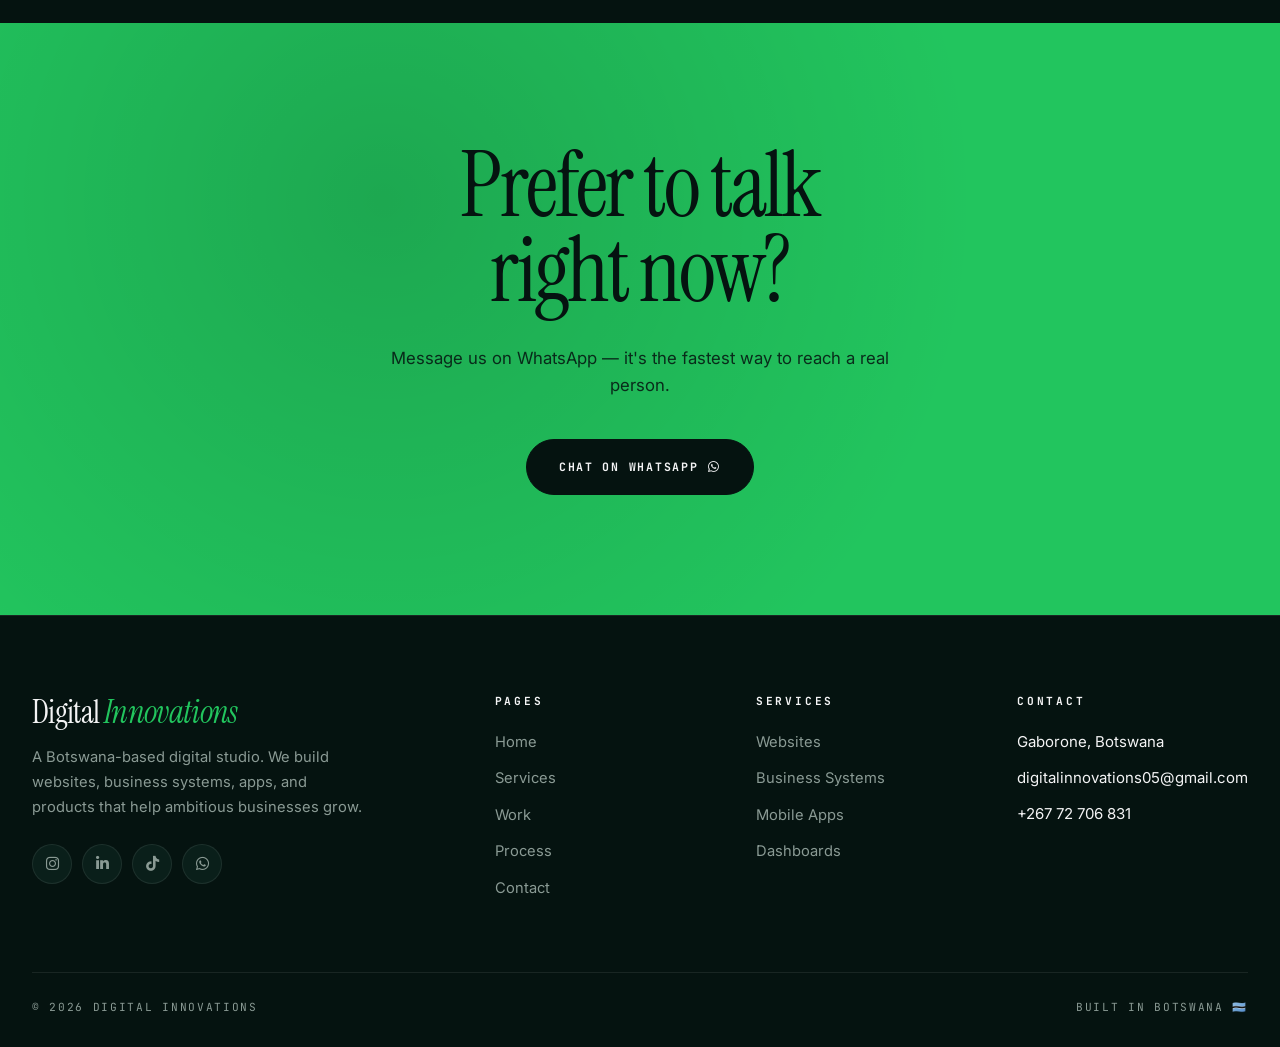
==== commit edbe65e5: "Update contact.html" ====
--- a/contact.html
+++ b/contact.html
@@ -46,18 +46,18 @@
                         <p style="color: var(--muted); font-size: 1rem; line-height: 1.7;">The fastest way to reach us is WhatsApp. For project enquiries, use the form on the right — we'll reply within 24 hours.</p>
 
                         <div class="contact-channels">
-                            <a href="https://wa.me/26771234567" target="_blank" rel="noopener" class="contact-channel">
+                            <a href="https://wa.me/26772706831" target="_blank" rel="noopener" class="contact-channel">
                                 <div class="icon"><i class="fab fa-whatsapp"></i></div>
                                 <div>
                                     <h4>WhatsApp</h4>
-                                    <p>+267 71 234 567 · Fastest reply</p>
+                                    <p>+267 72 706 831 · Fastest reply</p>
                                 </div>
                             </a>
                             <a href="mailto:hello@digitalinnovations.co.bw" class="contact-channel">
                                 <div class="icon"><i class="fas fa-envelope"></i></div>
                                 <div>
                                     <h4>Email</h4>
-                                    <p>hello@digitalinnovations.co.bw</p>
+                                    <p>digitalinnovations05@gmail.com</p>
                                 </div>
                             </a>
                             <a href="https://instagram.com" target="_blank" rel="noopener" class="contact-channel">
